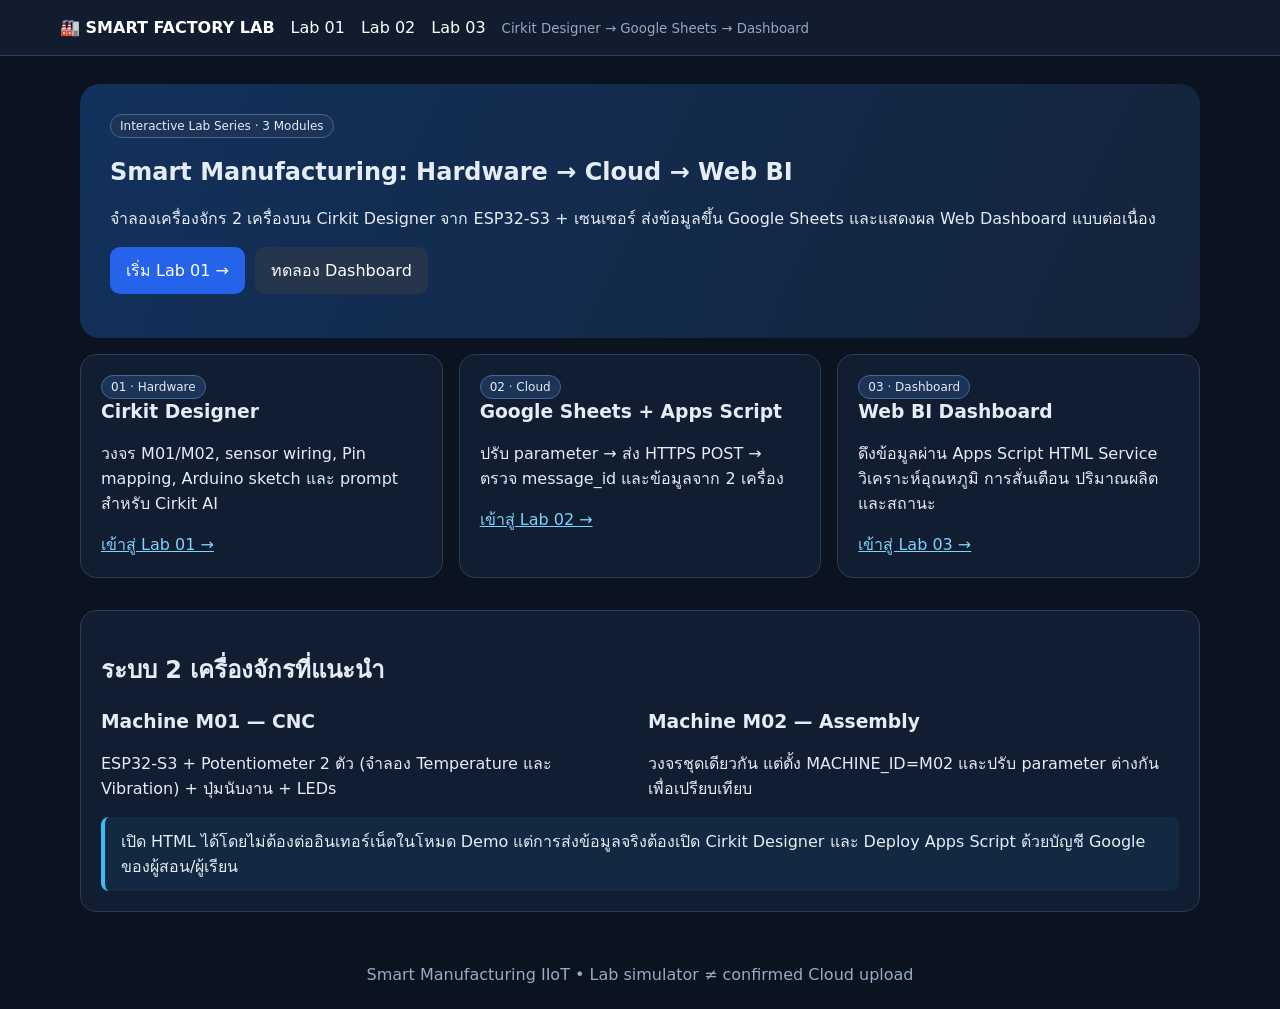
==== index.html @ 59b9a0ab "Merge Smart Factory Lab with GitHub" ====
<!doctype html><html lang="th"><head><meta charset="utf-8"><meta name="viewport" content="width=device-width,initial-scale=1"><title>Smart Factory · Portal</title><link rel="stylesheet" href="assets/style.css"></head><body><header><a href="index.html"><b>🏭 SMART FACTORY LAB</b></a><a href="lab01.html">Lab 01</a><a href="lab02.html">Lab 02</a><a href="lab03.html">Lab 03</a><small>Cirkit Designer → Google Sheets → Dashboard</small></header><main class="wrap"><section class="hero"><span class="chip">Interactive Lab Series · 3 Modules</span><h1>Smart Manufacturing: Hardware → Cloud → Web BI</h1><p>จำลองเครื่องจักร 2 เครื่องบน Cirkit Designer จาก ESP32-S3 + เซนเซอร์ ส่งข้อมูลขึ้น Google Sheets และแสดงผล Web Dashboard แบบต่อเนื่อง</p><div class="actions"><a href="lab01.html"><button>เริ่ม Lab 01 →</button></a><a href="lab03.html"><button class="secondary">ทดลอง Dashboard</button></a></div></section><div class="grid"><section class="card"><span class="chip">01 · Hardware</span><h3>Cirkit Designer</h3><p>วงจร M01/M02, sensor wiring, Pin mapping, Arduino sketch และ prompt สำหรับ Cirkit AI</p><a href="lab01.html">เข้าสู่ Lab 01 →</a></section><section class="card"><span class="chip">02 · Cloud</span><h3>Google Sheets + Apps Script</h3><p>ปรับ parameter → ส่ง HTTPS POST → ตรวจ message_id และข้อมูลจาก 2 เครื่อง</p><a href="lab02.html">เข้าสู่ Lab 02 →</a></section><section class="card"><span class="chip">03 · Dashboard</span><h3>Web BI Dashboard</h3><p>ดึงข้อมูลผ่าน Apps Script HTML Service วิเคราะห์อุณหภูมิ การสั่นเตือน ปริมาณผลิต และสถานะ</p><a href="lab03.html">เข้าสู่ Lab 03 →</a></section></div><section class="panel"><h2>ระบบ 2 เครื่องจักรที่แนะนำ</h2><div class="grid"><div><h3>Machine M01 — CNC</h3><p>ESP32-S3 + Potentiometer 2 ตัว (จำลอง Temperature และ Vibration) + ปุ่มนับงาน + LEDs</p></div><div><h3>Machine M02 — Assembly</h3><p>วงจรชุดเดียวกัน แต่ตั้ง MACHINE_ID=M02 และปรับ parameter ต่างกันเพื่อเปรียบเทียบ</p></div></div><div class="notice">เปิด HTML ได้โดยไม่ต้องต่ออินเทอร์เน็ตในโหมด Demo แต่การส่งข้อมูลจริงต้องเปิด Cirkit Designer และ Deploy Apps Script ด้วยบัญชี Google ของผู้สอน/ผู้เรียน</div></section></main><footer>Smart Manufacturing IIoT • Lab simulator ≠ confirmed Cloud upload</footer><script src="assets/app.js"></script><script></script></body></html>
---- assets/style.css ----
:root{font-family:Inter,'Noto Sans Thai',system-ui,sans-serif;color:#e5ecf5;background:#0b1220}*{box-sizing:border-box}body{margin:0}a{color:#7dd3fc}button,input,textarea,select{font:inherit}button{cursor:pointer;border:0;border-radius:10px;background:#2563eb;color:white;padding:11px 16px}button.secondary{background:#24354c}button:hover{filter:brightness(1.16)}header{background:#111c2f;border-bottom:1px solid #2c415b;padding:18px max(20px,calc((100% - 1160px)/2))}header a{color:white;text-decoration:none;margin-right:16px}header small{color:#93a8c3}.wrap{max-width:1160px;margin:28px auto;padding:0 20px}.hero{background:linear-gradient(115deg,#12315c,#14233a);padding:30px;border-radius:20px}.muted{color:#9fb1c9}.grid{display:grid;grid-template-columns:repeat(auto-fit,minmax(265px,1fr));gap:16px}.card,.panel{background:#111d30;border:1px solid #2b3b53;border-radius:16px;padding:20px;margin:16px 0}.card h3,.panel h3{margin-top:2px}.chip{display:inline-block;border:1px solid #4a668d;background:#1b3457;padding:4px 9px;border-radius:99px;font-size:12px}.step{padding:13px 0;border-bottom:1px solid #27394e}.step:last-child{border:0}code,pre{background:#08111f;color:#d9e9ff;border-radius:10px}pre{padding:16px;overflow:auto;max-height:520px;white-space:pre-wrap}input,select,textarea{background:#0c1728;border:1px solid #435876;border-radius:9px;color:white;padding:10px;width:100%}textarea{min-height:100px}label{display:block;margin:10px 0 4px;color:#c4d5ec}table{border-collapse:collapse;width:100%;font-size:14px}td,th{padding:10px;border-bottom:1px solid #30415a;text-align:left;vertical-align:top}.status{color:#74dfc2}.warn{color:#fbbf79}.actions{display:flex;gap:10px;flex-wrap:wrap;margin:14px 0}.cols{display:grid;grid-template-columns:repeat(2,minmax(0,1fr));gap:14px}.big{font-size:30px;font-weight:800}.bar{height:12px;background:#263b53;border-radius:8px;overflow:hidden}.bar>div{height:100%;background:#38bdf8}.svgWrap svg{width:100%;height:auto}.quiz label{display:flex;align-items:flex-start;gap:6px}.quiz input{width:auto;margin-top:5px}.notice{border-left:4px solid #38bdf8;padding:12px 16px;background:#122941;border-radius:8px}.result{margin-top:12px;line-height:1.75}footer{padding:25px;text-align:center;color:#97abc5}@media(max-width:700px){.cols{grid-template-columns:1fr}header{padding:14px}table{font-size:12px}}@media print{body{background:white;color:black}.actions,header,button{display:none!important}.panel{border:1px solid #999;background:white;color:black}input,textarea{color:black;background:white}}
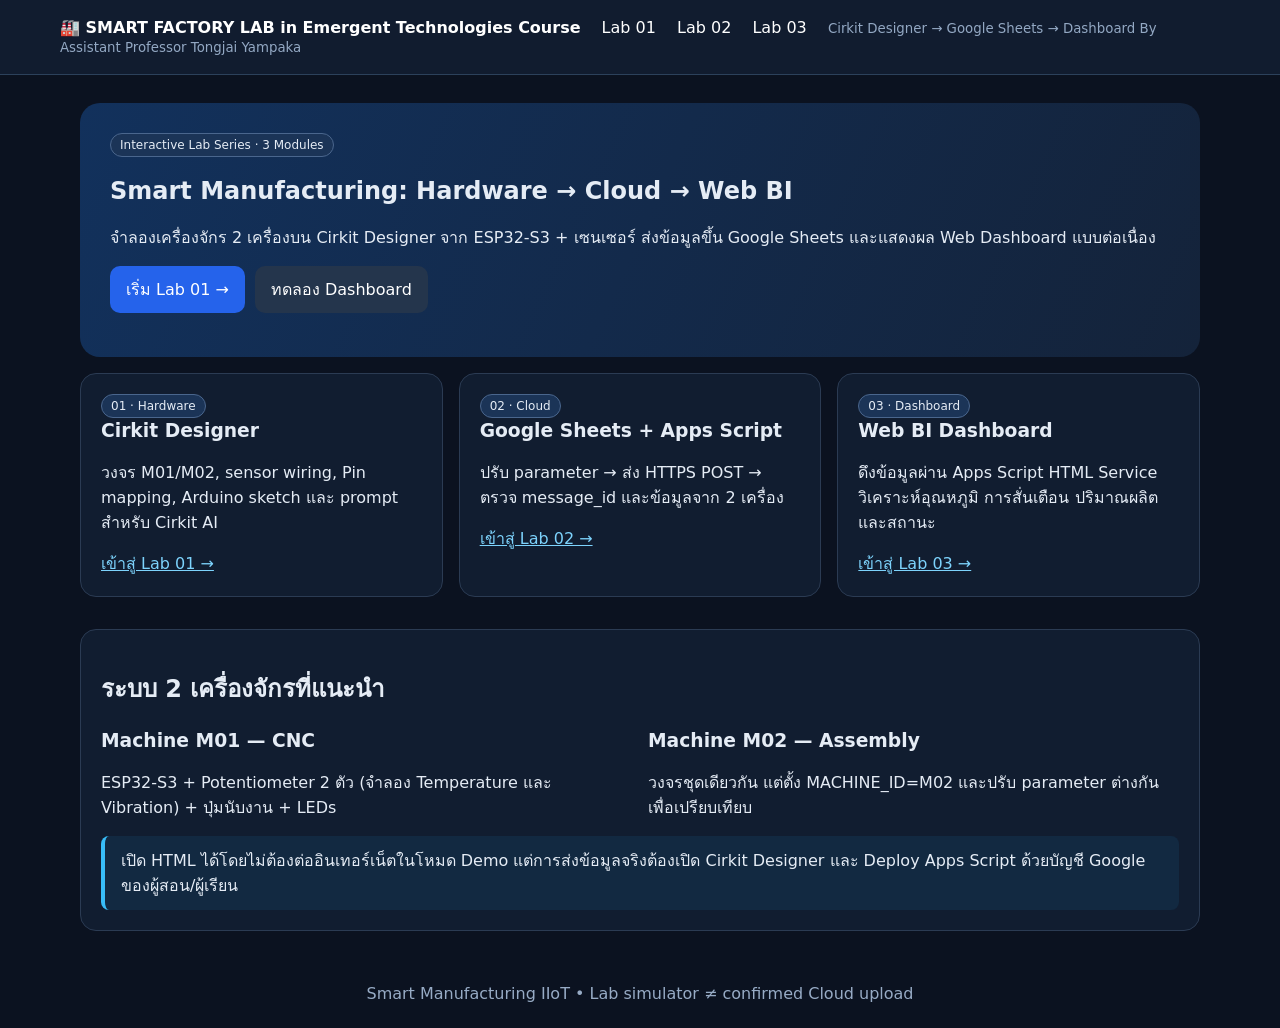
==== commit 7ec600aa: "Format index.html" ====
--- a/index.html
+++ b/index.html
@@ -1 +1,66 @@
-<!doctype html><html lang="th"><head><meta charset="utf-8"><meta name="viewport" content="width=device-width,initial-scale=1"><title>Smart Factory · Portal</title><link rel="stylesheet" href="assets/style.css"></head><body><header><a href="index.html"><b>🏭 SMART FACTORY LAB</b></a><a href="lab01.html">Lab 01</a><a href="lab02.html">Lab 02</a><a href="lab03.html">Lab 03</a><small>Cirkit Designer → Google Sheets → Dashboard</small></header><main class="wrap"><section class="hero"><span class="chip">Interactive Lab Series · 3 Modules</span><h1>Smart Manufacturing: Hardware → Cloud → Web BI</h1><p>จำลองเครื่องจักร 2 เครื่องบน Cirkit Designer จาก ESP32-S3 + เซนเซอร์ ส่งข้อมูลขึ้น Google Sheets และแสดงผล Web Dashboard แบบต่อเนื่อง</p><div class="actions"><a href="lab01.html"><button>เริ่ม Lab 01 →</button></a><a href="lab03.html"><button class="secondary">ทดลอง Dashboard</button></a></div></section><div class="grid"><section class="card"><span class="chip">01 · Hardware</span><h3>Cirkit Designer</h3><p>วงจร M01/M02, sensor wiring, Pin mapping, Arduino sketch และ prompt สำหรับ Cirkit AI</p><a href="lab01.html">เข้าสู่ Lab 01 →</a></section><section class="card"><span class="chip">02 · Cloud</span><h3>Google Sheets + Apps Script</h3><p>ปรับ parameter → ส่ง HTTPS POST → ตรวจ message_id และข้อมูลจาก 2 เครื่อง</p><a href="lab02.html">เข้าสู่ Lab 02 →</a></section><section class="card"><span class="chip">03 · Dashboard</span><h3>Web BI Dashboard</h3><p>ดึงข้อมูลผ่าน Apps Script HTML Service วิเคราะห์อุณหภูมิ การสั่นเตือน ปริมาณผลิต และสถานะ</p><a href="lab03.html">เข้าสู่ Lab 03 →</a></section></div><section class="panel"><h2>ระบบ 2 เครื่องจักรที่แนะนำ</h2><div class="grid"><div><h3>Machine M01 — CNC</h3><p>ESP32-S3 + Potentiometer 2 ตัว (จำลอง Temperature และ Vibration) + ปุ่มนับงาน + LEDs</p></div><div><h3>Machine M02 — Assembly</h3><p>วงจรชุดเดียวกัน แต่ตั้ง MACHINE_ID=M02 และปรับ parameter ต่างกันเพื่อเปรียบเทียบ</p></div></div><div class="notice">เปิด HTML ได้โดยไม่ต้องต่ออินเทอร์เน็ตในโหมด Demo แต่การส่งข้อมูลจริงต้องเปิด Cirkit Designer และ Deploy Apps Script ด้วยบัญชี Google ของผู้สอน/ผู้เรียน</div></section></main><footer>Smart Manufacturing IIoT • Lab simulator ≠ confirmed Cloud upload</footer><script src="assets/app.js"></script><script></script></body></html>+<!doctype html>
+<html lang="th">
+<head>
+  <meta charset="utf-8">
+  <meta name="viewport" content="width=device-width,initial-scale=1">
+  <title>Smart Factory · Portal</title>
+  <link rel="stylesheet" href="assets/style.css">
+</head>
+<body>
+  <header>
+    <a href="index.html"><b>🏭 SMART FACTORY LAB in Emergent Technologies Course</b></a>
+    <a href="lab01.html">Lab 01</a>
+    <a href="lab02.html">Lab 02</a>
+    <a href="lab03.html">Lab 03</a>
+    <small>Cirkit Designer → Google Sheets → Dashboard By Assistant Professor Tongjai Yampaka</small>
+  </header>
+  <main class="wrap">
+    <section class="hero">
+      <span class="chip">Interactive Lab Series · 3 Modules</span>
+      <h1>Smart Manufacturing: Hardware → Cloud → Web BI</h1>
+      <p>จำลองเครื่องจักร 2 เครื่องบน Cirkit Designer จาก ESP32-S3 + เซนเซอร์ ส่งข้อมูลขึ้น Google Sheets และแสดงผล Web Dashboard แบบต่อเนื่อง</p>
+      <div class="actions">
+        <a href="lab01.html"><button>เริ่ม Lab 01 →</button></a>
+        <a href="lab03.html"><button class="secondary">ทดลอง Dashboard</button></a>
+      </div>
+    </section>
+    <div class="grid">
+      <section class="card">
+        <span class="chip">01 · Hardware</span>
+        <h3>Cirkit Designer</h3>
+        <p>วงจร M01/M02, sensor wiring, Pin mapping, Arduino sketch และ prompt สำหรับ Cirkit AI</p>
+        <a href="lab01.html">เข้าสู่ Lab 01 →</a>
+      </section>
+      <section class="card">
+        <span class="chip">02 · Cloud</span>
+        <h3>Google Sheets + Apps Script</h3>
+        <p>ปรับ parameter → ส่ง HTTPS POST → ตรวจ message_id และข้อมูลจาก 2 เครื่อง</p>
+        <a href="lab02.html">เข้าสู่ Lab 02 →</a>
+      </section>
+      <section class="card">
+        <span class="chip">03 · Dashboard</span>
+        <h3>Web BI Dashboard</h3>
+        <p>ดึงข้อมูลผ่าน Apps Script HTML Service วิเคราะห์อุณหภูมิ การสั่นเตือน ปริมาณผลิต และสถานะ</p>
+        <a href="lab03.html">เข้าสู่ Lab 03 →</a>
+      </section>
+    </div>
+    <section class="panel">
+      <h2>ระบบ 2 เครื่องจักรที่แนะนำ</h2>
+      <div class="grid">
+        <div>
+          <h3>Machine M01 — CNC</h3>
+          <p>ESP32-S3 + Potentiometer 2 ตัว (จำลอง Temperature และ Vibration) + ปุ่มนับงาน + LEDs</p>
+        </div>
+        <div>
+          <h3>Machine M02 — Assembly</h3>
+          <p>วงจรชุดเดียวกัน แต่ตั้ง MACHINE_ID=M02 และปรับ parameter ต่างกันเพื่อเปรียบเทียบ</p>
+        </div>
+      </div>
+      <div class="notice">เปิด HTML ได้โดยไม่ต้องต่ออินเทอร์เน็ตในโหมด Demo แต่การส่งข้อมูลจริงต้องเปิด Cirkit Designer และ Deploy Apps Script ด้วยบัญชี Google ของผู้สอน/ผู้เรียน</div>
+    </section>
+  </main>
+  <footer>Smart Manufacturing IIoT • Lab simulator ≠ confirmed Cloud upload</footer>
+  <script src="assets/app.js"></script>
+  <script></script>
+</body>
+</html>
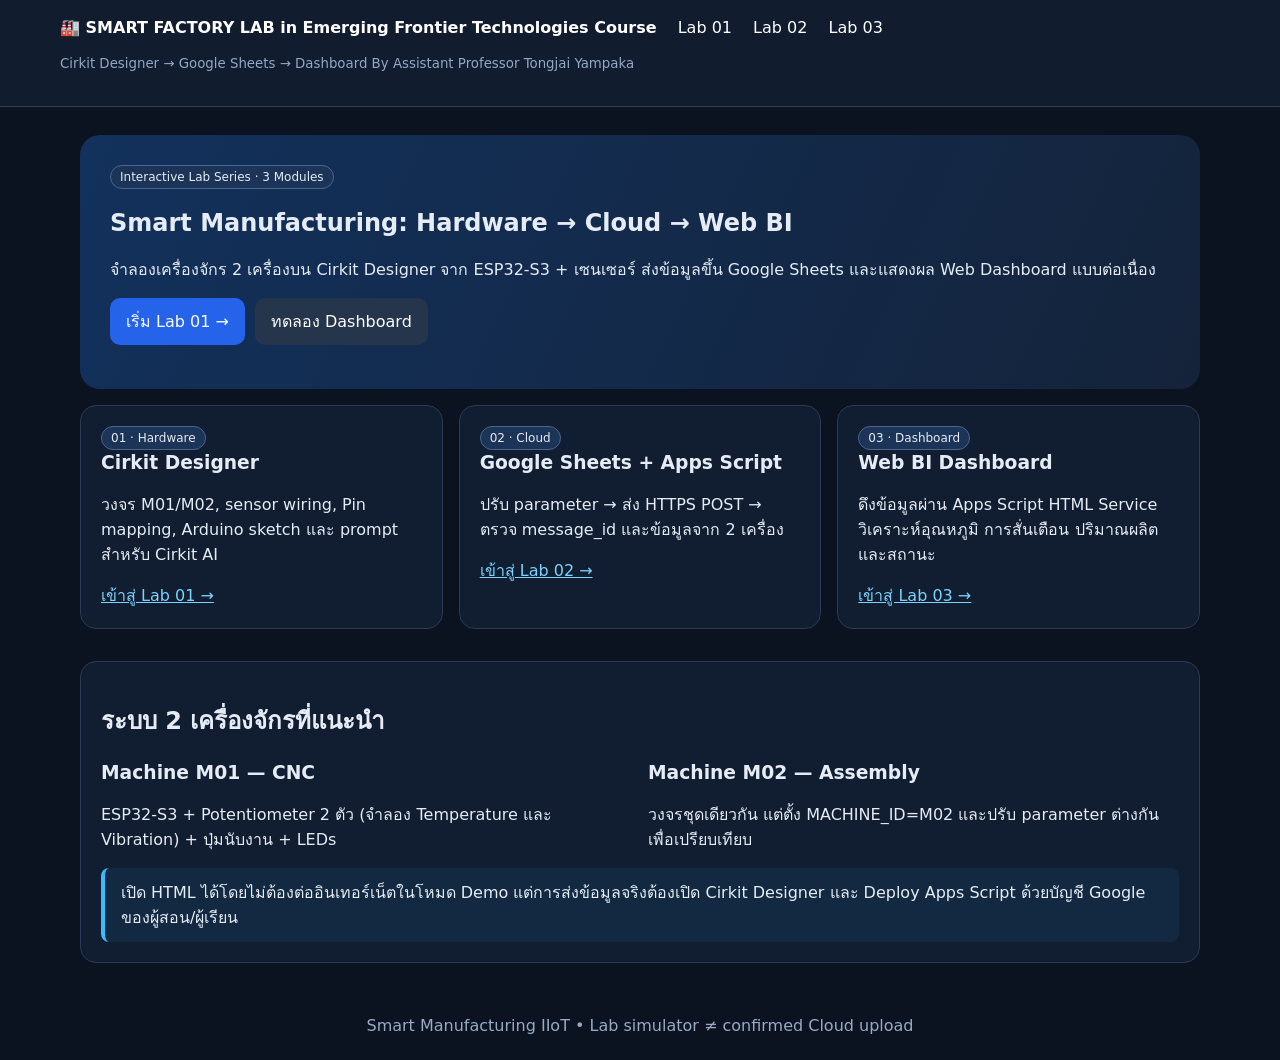
==== commit 0da26d77: "Update index.html" ====
--- a/index.html
+++ b/index.html
@@ -8,11 +8,11 @@
 </head>
 <body>
   <header>
-    <a href="index.html"><b>🏭 SMART FACTORY LAB in Emergent Technologies Course</b></a>
+    <a href="index.html"><b>🏭 SMART FACTORY LAB in Emerging Frontier Technologies Course</b></a>
     <a href="lab01.html">Lab 01</a>
     <a href="lab02.html">Lab 02</a>
     <a href="lab03.html">Lab 03</a>
-    <small>Cirkit Designer → Google Sheets → Dashboard By Assistant Professor Tongjai Yampaka</small>
+    <p><small>Cirkit Designer → Google Sheets → Dashboard By Assistant Professor Tongjai Yampaka</small></p>
   </header>
   <main class="wrap">
     <section class="hero">
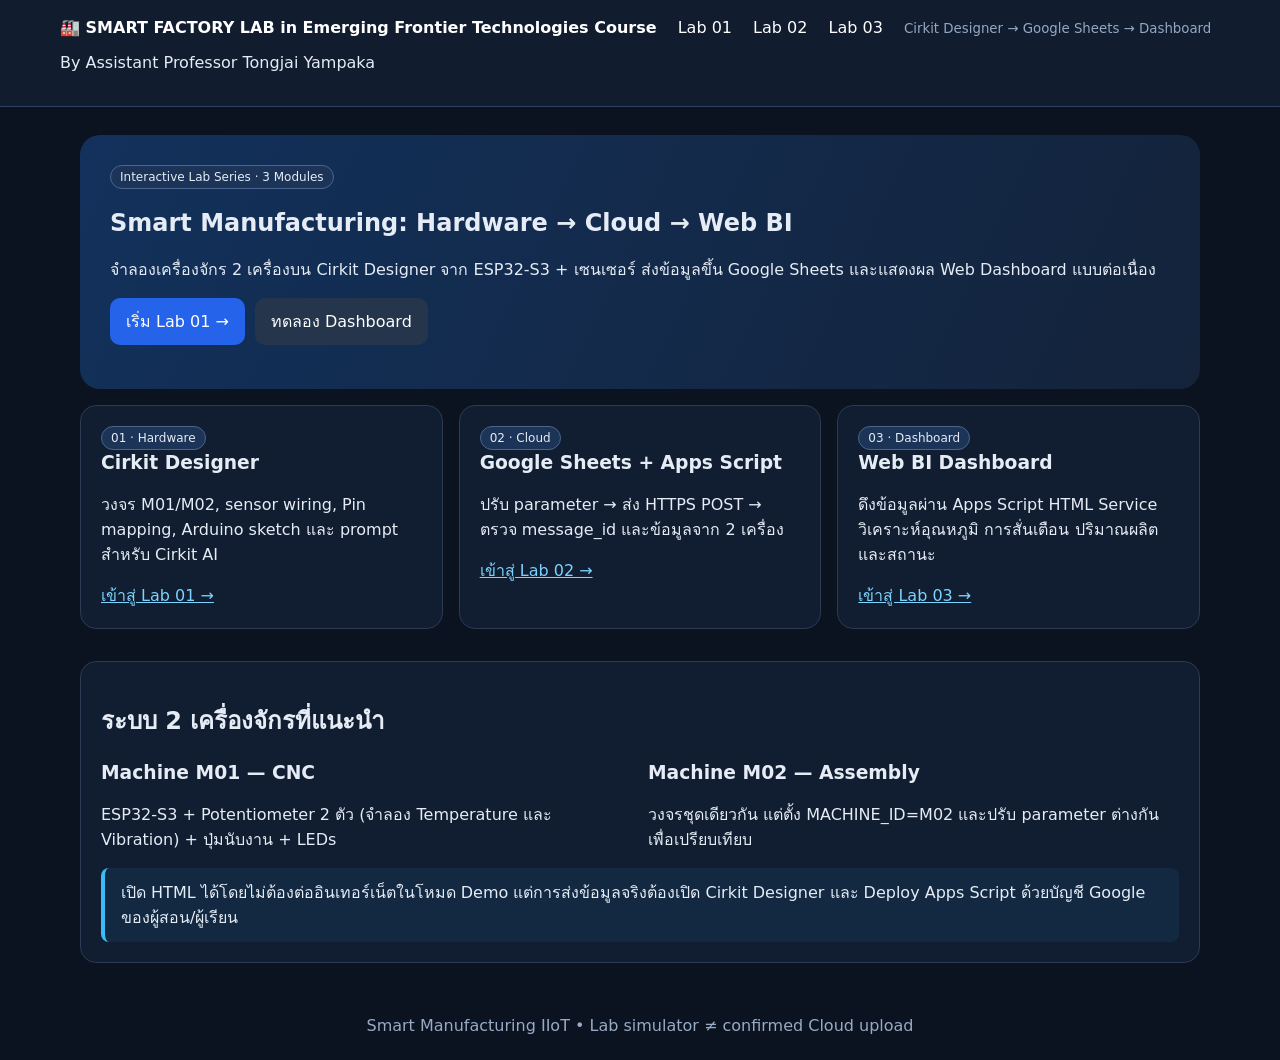
==== commit 2f425d5f: "Update index.html" ====
--- a/index.html
+++ b/index.html
@@ -12,7 +12,8 @@
     <a href="lab01.html">Lab 01</a>
     <a href="lab02.html">Lab 02</a>
     <a href="lab03.html">Lab 03</a>
-    <p><small>Cirkit Designer → Google Sheets → Dashboard By Assistant Professor Tongjai Yampaka</small></p>
+    <small>Cirkit Designer → Google Sheets → Dashboard </small>
+    <p>By Assistant Professor Tongjai Yampaka</p>
   </header>
   <main class="wrap">
     <section class="hero">
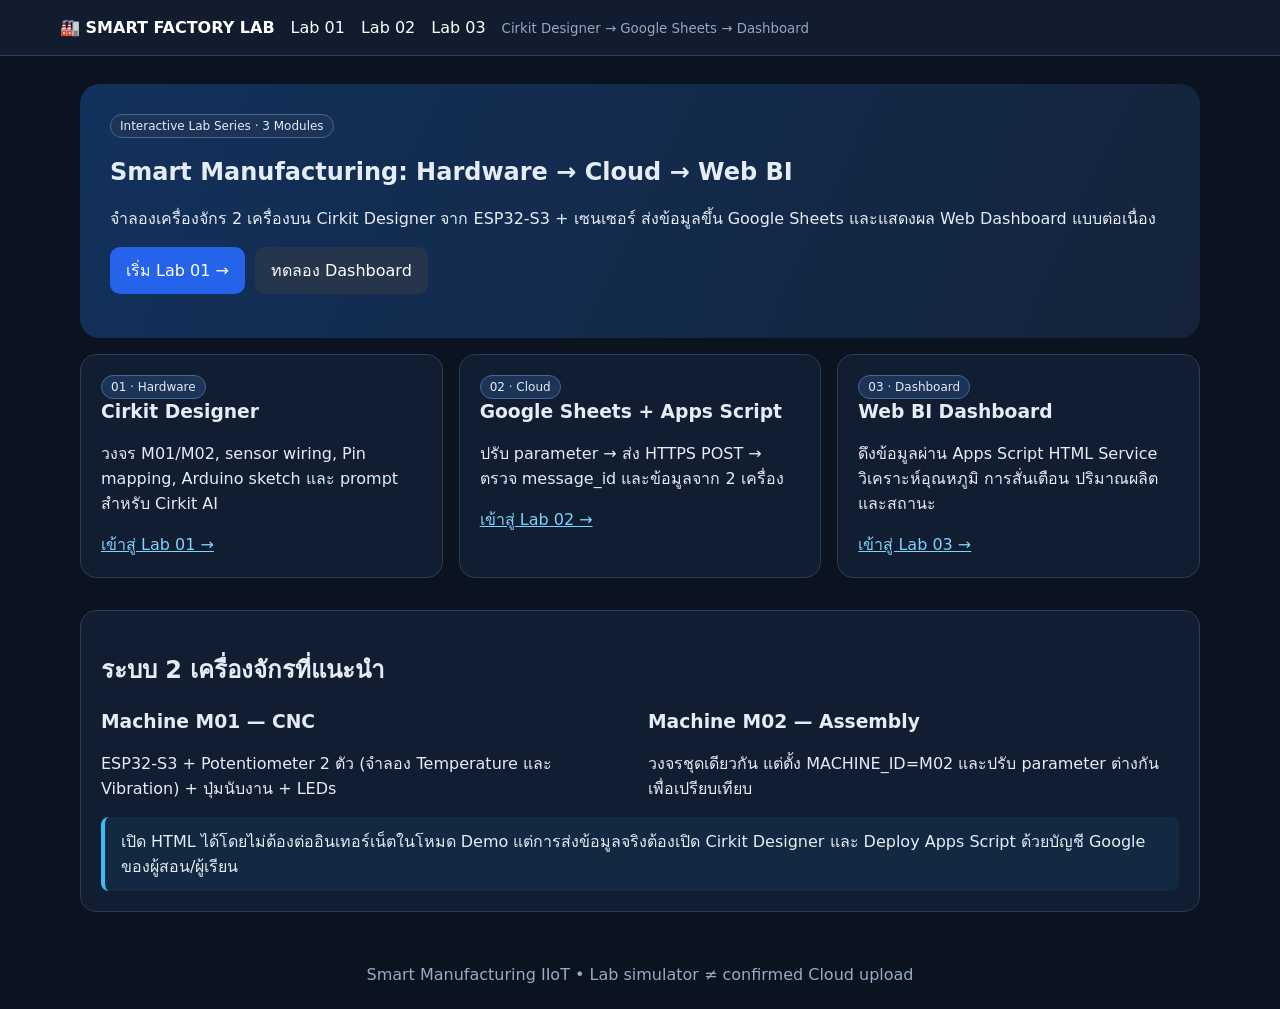
==== commit 6d04fbbb: "Update index.html" ====
--- a/index.html
+++ b/index.html
@@ -1,67 +1,17 @@
-<!doctype html>
-<html lang="th">
-<head>
-  <meta charset="utf-8">
-  <meta name="viewport" content="width=device-width,initial-scale=1">
-  <title>Smart Factory · Portal</title>
-  <link rel="stylesheet" href="assets/style.css">
-</head>
-<body>
-  <header>
-    <a href="index.html"><b>🏭 SMART FACTORY LAB in Emerging Frontier Technologies Course</b></a>
-    <a href="lab01.html">Lab 01</a>
-    <a href="lab02.html">Lab 02</a>
-    <a href="lab03.html">Lab 03</a>
-    <small>Cirkit Designer → Google Sheets → Dashboard </small>
-    <p>By Assistant Professor Tongjai Yampaka</p>
-  </header>
-  <main class="wrap">
-    <section class="hero">
-      <span class="chip">Interactive Lab Series · 3 Modules</span>
-      <h1>Smart Manufacturing: Hardware → Cloud → Web BI</h1>
-      <p>จำลองเครื่องจักร 2 เครื่องบน Cirkit Designer จาก ESP32-S3 + เซนเซอร์ ส่งข้อมูลขึ้น Google Sheets และแสดงผล Web Dashboard แบบต่อเนื่อง</p>
-      <div class="actions">
-        <a href="lab01.html"><button>เริ่ม Lab 01 →</button></a>
-        <a href="lab03.html"><button class="secondary">ทดลอง Dashboard</button></a>
-      </div>
-    </section>
-    <div class="grid">
-      <section class="card">
-        <span class="chip">01 · Hardware</span>
-        <h3>Cirkit Designer</h3>
-        <p>วงจร M01/M02, sensor wiring, Pin mapping, Arduino sketch และ prompt สำหรับ Cirkit AI</p>
-        <a href="lab01.html">เข้าสู่ Lab 01 →</a>
-      </section>
-      <section class="card">
-        <span class="chip">02 · Cloud</span>
-        <h3>Google Sheets + Apps Script</h3>
-        <p>ปรับ parameter → ส่ง HTTPS POST → ตรวจ message_id และข้อมูลจาก 2 เครื่อง</p>
-        <a href="lab02.html">เข้าสู่ Lab 02 →</a>
-      </section>
-      <section class="card">
-        <span class="chip">03 · Dashboard</span>
-        <h3>Web BI Dashboard</h3>
-        <p>ดึงข้อมูลผ่าน Apps Script HTML Service วิเคราะห์อุณหภูมิ การสั่นเตือน ปริมาณผลิต และสถานะ</p>
-        <a href="lab03.html">เข้าสู่ Lab 03 →</a>
-      </section>
-    </div>
-    <section class="panel">
-      <h2>ระบบ 2 เครื่องจักรที่แนะนำ</h2>
-      <div class="grid">
-        <div>
-          <h3>Machine M01 — CNC</h3>
-          <p>ESP32-S3 + Potentiometer 2 ตัว (จำลอง Temperature และ Vibration) + ปุ่มนับงาน + LEDs</p>
-        </div>
-        <div>
-          <h3>Machine M02 — Assembly</h3>
-          <p>วงจรชุดเดียวกัน แต่ตั้ง MACHINE_ID=M02 และปรับ parameter ต่างกันเพื่อเปรียบเทียบ</p>
-        </div>
-      </div>
-      <div class="notice">เปิด HTML ได้โดยไม่ต้องต่ออินเทอร์เน็ตในโหมด Demo แต่การส่งข้อมูลจริงต้องเปิด Cirkit Designer และ Deploy Apps Script ด้วยบัญชี Google ของผู้สอน/ผู้เรียน</div>
-    </section>
-  </main>
-  <footer>Smart Manufacturing IIoT • Lab simulator ≠ confirmed Cloud upload</footer>
-  <script src="assets/app.js"></script>
-  <script></script>
-</body>
-</html>
+<!doctype html><html lang="th"><head><meta charset="utf-8"><meta name="viewport" content="width=device-width,initial-scale=1"><title>Smart Factory · Portal</title><meta name="description" content="Interactive Smart Manufacturing IoT Labs: Hardware Design with Cirkit Designer, Google Sheets Cloud Integration และ Web BI Dashboard สำหรับเครื่องจักร M01/M02">
+<meta property="og:type" content="website">
+<meta property="og:locale" content="th_TH">
+<meta property="og:site_name" content="Smart Manufacturing IoT Labs">
+<meta property="og:title" content="Smart Manufacturing IoT Labs | Hardware · Cloud · BI">
+<meta property="og:description" content="3 Interactive Labs: ออกแบบวงจร ESP32-S3 ด้วย Cirkit Designer ส่งข้อมูลเครื่องจักร 2 เครื่องขึ้น Google Sheets และสร้าง Web BI Dashboard">
+<meta property="og:url" content="https://tongjai-yampaka.github.io/smart-factory-iot/">
+<meta property="og:image" content="https://tongjai-yampaka.github.io/smart-factory-iot/cover.jpg">
+<meta property="og:image:secure_url" content="https://tongjai-yampaka.github.io/smart-factory-iot/cover.jpg">
+<meta property="og:image:type" content="image/jpeg">
+<meta property="og:image:width" content="1200">
+<meta property="og:image:height" content="630">
+<meta property="og:image:alt" content="ภาพหน้าปกหลักสูตร Smart Manufacturing IoT Labs แสดง ESP32-S3, Smart Factory และ BI Dashboard">
+<meta name="twitter:card" content="summary_large_image">
+<meta name="twitter:title" content="Smart Manufacturing IoT Labs">
+<meta name="twitter:image" content="https://tongjai-yampaka.github.io/smart-factory-iot/cover.jpg">
+<link rel="stylesheet" href="assets/style.css"></head><body><header><a href="index.html"><b>🏭 SMART FACTORY LAB</b></a><a href="lab01.html">Lab 01</a><a href="lab02.html">Lab 02</a><a href="lab03.html">Lab 03</a><small>Cirkit Designer → Google Sheets → Dashboard</small></header><main class="wrap"><section class="hero"><span class="chip">Interactive Lab Series · 3 Modules</span><h1>Smart Manufacturing: Hardware → Cloud → Web BI</h1><p>จำลองเครื่องจักร 2 เครื่องบน Cirkit Designer จาก ESP32-S3 + เซนเซอร์ ส่งข้อมูลขึ้น Google Sheets และแสดงผล Web Dashboard แบบต่อเนื่อง</p><div class="actions"><a href="lab01.html"><button>เริ่ม Lab 01 →</button></a><a href="lab03.html"><button class="secondary">ทดลอง Dashboard</button></a></div></section><div class="grid"><section class="card"><span class="chip">01 · Hardware</span><h3>Cirkit Designer</h3><p>วงจร M01/M02, sensor wiring, Pin mapping, Arduino sketch และ prompt สำหรับ Cirkit AI</p><a href="lab01.html">เข้าสู่ Lab 01 →</a></section><section class="card"><span class="chip">02 · Cloud</span><h3>Google Sheets + Apps Script</h3><p>ปรับ parameter → ส่ง HTTPS POST → ตรวจ message_id และข้อมูลจาก 2 เครื่อง</p><a href="lab02.html">เข้าสู่ Lab 02 →</a></section><section class="card"><span class="chip">03 · Dashboard</span><h3>Web BI Dashboard</h3><p>ดึงข้อมูลผ่าน Apps Script HTML Service วิเคราะห์อุณหภูมิ การสั่นเตือน ปริมาณผลิต และสถานะ</p><a href="lab03.html">เข้าสู่ Lab 03 →</a></section></div><section class="panel"><h2>ระบบ 2 เครื่องจักรที่แนะนำ</h2><div class="grid"><div><h3>Machine M01 — CNC</h3><p>ESP32-S3 + Potentiometer 2 ตัว (จำลอง Temperature และ Vibration) + ปุ่มนับงาน + LEDs</p></div><div><h3>Machine M02 — Assembly</h3><p>วงจรชุดเดียวกัน แต่ตั้ง MACHINE_ID=M02 และปรับ parameter ต่างกันเพื่อเปรียบเทียบ</p></div></div><div class="notice">เปิด HTML ได้โดยไม่ต้องต่ออินเทอร์เน็ตในโหมด Demo แต่การส่งข้อมูลจริงต้องเปิด Cirkit Designer และ Deploy Apps Script ด้วยบัญชี Google ของผู้สอน/ผู้เรียน</div></section></main><footer>Smart Manufacturing IIoT • Lab simulator ≠ confirmed Cloud upload</footer><script src="assets/app.js"></script><script></script></body></html>
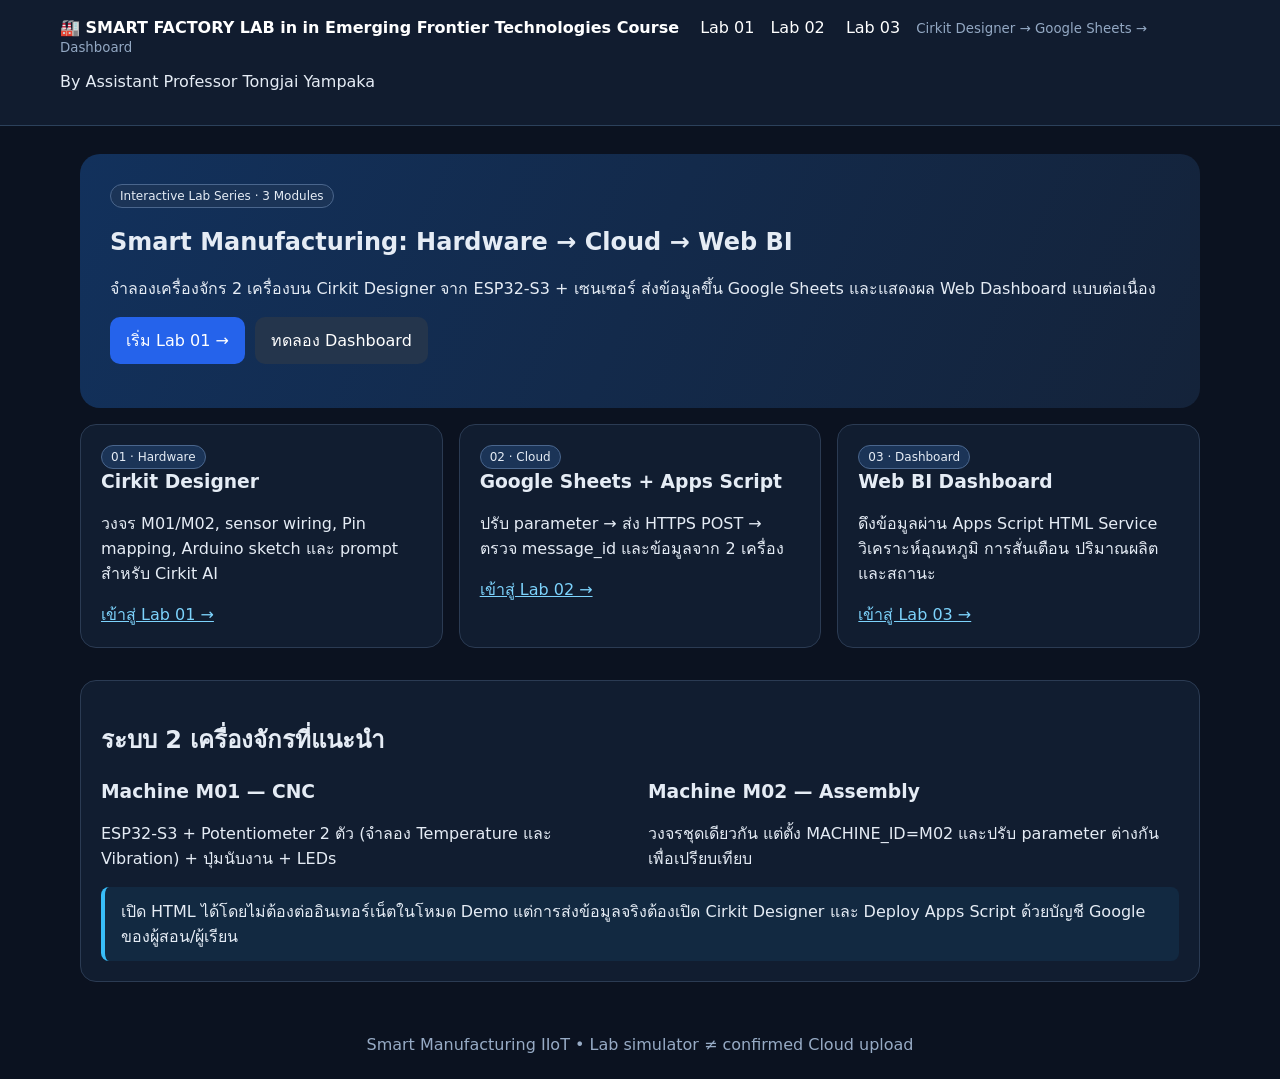
==== commit 7d7a001a: "Add Facebook cover and Open Graph tags" ====
--- a/index.html
+++ b/index.html
@@ -1,17 +1,131 @@
-<!doctype html><html lang="th"><head><meta charset="utf-8"><meta name="viewport" content="width=device-width,initial-scale=1"><title>Smart Factory · Portal</title><meta name="description" content="Interactive Smart Manufacturing IoT Labs: Hardware Design with Cirkit Designer, Google Sheets Cloud Integration และ Web BI Dashboard สำหรับเครื่องจักร M01/M02">
-<meta property="og:type" content="website">
-<meta property="og:locale" content="th_TH">
-<meta property="og:site_name" content="Smart Manufacturing IoT Labs">
-<meta property="og:title" content="Smart Manufacturing IoT Labs | Hardware · Cloud · BI">
-<meta property="og:description" content="3 Interactive Labs: ออกแบบวงจร ESP32-S3 ด้วย Cirkit Designer ส่งข้อมูลเครื่องจักร 2 เครื่องขึ้น Google Sheets และสร้าง Web BI Dashboard">
-<meta property="og:url" content="https://tongjai-yampaka.github.io/smart-factory-iot/">
-<meta property="og:image" content="https://tongjai-yampaka.github.io/smart-factory-iot/cover.jpg">
-<meta property="og:image:secure_url" content="https://tongjai-yampaka.github.io/smart-factory-iot/cover.jpg">
-<meta property="og:image:type" content="image/jpeg">
-<meta property="og:image:width" content="1200">
-<meta property="og:image:height" content="630">
-<meta property="og:image:alt" content="ภาพหน้าปกหลักสูตร Smart Manufacturing IoT Labs แสดง ESP32-S3, Smart Factory และ BI Dashboard">
-<meta name="twitter:card" content="summary_large_image">
-<meta name="twitter:title" content="Smart Manufacturing IoT Labs">
-<meta name="twitter:image" content="https://tongjai-yampaka.github.io/smart-factory-iot/cover.jpg">
-<link rel="stylesheet" href="assets/style.css"></head><body><header><a href="index.html"><b>🏭 SMART FACTORY LAB</b></a><a href="lab01.html">Lab 01</a><a href="lab02.html">Lab 02</a><a href="lab03.html">Lab 03</a><small>Cirkit Designer → Google Sheets → Dashboard</small></header><main class="wrap"><section class="hero"><span class="chip">Interactive Lab Series · 3 Modules</span><h1>Smart Manufacturing: Hardware → Cloud → Web BI</h1><p>จำลองเครื่องจักร 2 เครื่องบน Cirkit Designer จาก ESP32-S3 + เซนเซอร์ ส่งข้อมูลขึ้น Google Sheets และแสดงผล Web Dashboard แบบต่อเนื่อง</p><div class="actions"><a href="lab01.html"><button>เริ่ม Lab 01 →</button></a><a href="lab03.html"><button class="secondary">ทดลอง Dashboard</button></a></div></section><div class="grid"><section class="card"><span class="chip">01 · Hardware</span><h3>Cirkit Designer</h3><p>วงจร M01/M02, sensor wiring, Pin mapping, Arduino sketch และ prompt สำหรับ Cirkit AI</p><a href="lab01.html">เข้าสู่ Lab 01 →</a></section><section class="card"><span class="chip">02 · Cloud</span><h3>Google Sheets + Apps Script</h3><p>ปรับ parameter → ส่ง HTTPS POST → ตรวจ message_id และข้อมูลจาก 2 เครื่อง</p><a href="lab02.html">เข้าสู่ Lab 02 →</a></section><section class="card"><span class="chip">03 · Dashboard</span><h3>Web BI Dashboard</h3><p>ดึงข้อมูลผ่าน Apps Script HTML Service วิเคราะห์อุณหภูมิ การสั่นเตือน ปริมาณผลิต และสถานะ</p><a href="lab03.html">เข้าสู่ Lab 03 →</a></section></div><section class="panel"><h2>ระบบ 2 เครื่องจักรที่แนะนำ</h2><div class="grid"><div><h3>Machine M01 — CNC</h3><p>ESP32-S3 + Potentiometer 2 ตัว (จำลอง Temperature และ Vibration) + ปุ่มนับงาน + LEDs</p></div><div><h3>Machine M02 — Assembly</h3><p>วงจรชุดเดียวกัน แต่ตั้ง MACHINE_ID=M02 และปรับ parameter ต่างกันเพื่อเปรียบเทียบ</p></div></div><div class="notice">เปิด HTML ได้โดยไม่ต้องต่ออินเทอร์เน็ตในโหมด Demo แต่การส่งข้อมูลจริงต้องเปิด Cirkit Designer และ Deploy Apps Script ด้วยบัญชี Google ของผู้สอน/ผู้เรียน</div></section></main><footer>Smart Manufacturing IIoT • Lab simulator ≠ confirmed Cloud upload</footer><script src="assets/app.js"></script><script></script></body></html>+<!doctype html>
+<html lang="th">
+  <head>
+    <meta charset="utf-8" />
+    <meta name="viewport" content="width=device-width,initial-scale=1" />
+    <title>Smart Factory · Portal</title>
+    <meta
+      name="description"
+      content="Interactive Smart Manufacturing IoT Labs: Hardware Design with Cirkit Designer, Google Sheets Cloud Integration และ Web BI Dashboard สำหรับเครื่องจักร M01/M02"
+    />
+    <meta property="og:type" content="website" />
+    <meta property="og:locale" content="th_TH" />
+    <meta property="og:site_name" content="Smart Manufacturing IoT Labs" />
+    <meta
+      property="og:title"
+      content="Smart Manufacturing IoT Labs | Hardware · Cloud · BI"
+    />
+    <meta
+      property="og:description"
+      content="3 Interactive Labs: ออกแบบวงจร ESP32-S3 ด้วย Cirkit Designer ส่งข้อมูลเครื่องจักร 2 เครื่องขึ้น Google Sheets และสร้าง Web BI Dashboard"
+    />
+    <meta
+      property="og:url"
+      content="https://tongjai-yampaka.github.io/smart-factory-iot/"
+    />
+    <meta
+      property="og:image"
+      content="https://tongjai-yampaka.github.io/smart-factory-iot/cover.jpg"
+    />
+    <meta
+      property="og:image:secure_url"
+      content="https://tongjai-yampaka.github.io/smart-factory-iot/cover.jpg"
+    />
+    <meta property="og:image:type" content="image/jpeg" />
+    <meta property="og:image:width" content="1200" />
+    <meta property="og:image:height" content="630" />
+    <meta
+      property="og:image:alt"
+      content="ภาพหน้าปกหลักสูตร Smart Manufacturing IoT Labs แสดง ESP32-S3, Smart Factory และ BI Dashboard"
+    />
+    <meta name="twitter:card" content="summary_large_image" />
+    <meta name="twitter:title" content="Smart Manufacturing IoT Labs" />
+    <meta
+      name="twitter:image"
+      content="https://tongjai-yampaka.github.io/smart-factory-iot/cover.jpg"
+    />
+    <link rel="stylesheet" href="assets/style.css" />
+  </head>
+  <body>
+    <header>
+      <a href="index.html"><b>🏭 SMART FACTORY LAB in in Emerging Frontier Technologies Course</b></a>
+      <a href="lab01.html">Lab 01</a><a href="lab02.html">Lab 02</a>
+      <a href="lab03.html">Lab 03</a><small>Cirkit Designer → Google Sheets → Dashboard</small>
+      <p>By Assistant Professor Tongjai Yampaka</p>
+    </header>
+    <main class="wrap">
+      <section class="hero">
+        <span class="chip">Interactive Lab Series · 3 Modules</span>
+        <h1>Smart Manufacturing: Hardware → Cloud → Web BI</h1>
+        <p>
+          จำลองเครื่องจักร 2 เครื่องบน Cirkit Designer จาก ESP32-S3 + เซนเซอร์
+          ส่งข้อมูลขึ้น Google Sheets และแสดงผล Web Dashboard แบบต่อเนื่อง
+        </p>
+        <div class="actions">
+          <a href="lab01.html"><button>เริ่ม Lab 01 →</button></a
+          ><a href="lab03.html"
+            ><button class="secondary">ทดลอง Dashboard</button></a
+          >
+        </div>
+      </section>
+      <div class="grid">
+        <section class="card">
+          <span class="chip">01 · Hardware</span>
+          <h3>Cirkit Designer</h3>
+          <p>
+            วงจร M01/M02, sensor wiring, Pin mapping, Arduino sketch และ prompt
+            สำหรับ Cirkit AI
+          </p>
+          <a href="lab01.html">เข้าสู่ Lab 01 →</a>
+        </section>
+        <section class="card">
+          <span class="chip">02 · Cloud</span>
+          <h3>Google Sheets + Apps Script</h3>
+          <p>
+            ปรับ parameter → ส่ง HTTPS POST → ตรวจ message_id และข้อมูลจาก 2
+            เครื่อง
+          </p>
+          <a href="lab02.html">เข้าสู่ Lab 02 →</a>
+        </section>
+        <section class="card">
+          <span class="chip">03 · Dashboard</span>
+          <h3>Web BI Dashboard</h3>
+          <p>
+            ดึงข้อมูลผ่าน Apps Script HTML Service วิเคราะห์อุณหภูมิ
+            การสั่นเตือน ปริมาณผลิต และสถานะ
+          </p>
+          <a href="lab03.html">เข้าสู่ Lab 03 →</a>
+        </section>
+      </div>
+      <section class="panel">
+        <h2>ระบบ 2 เครื่องจักรที่แนะนำ</h2>
+        <div class="grid">
+          <div>
+            <h3>Machine M01 — CNC</h3>
+            <p>
+              ESP32-S3 + Potentiometer 2 ตัว (จำลอง Temperature และ Vibration) +
+              ปุ่มนับงาน + LEDs
+            </p>
+          </div>
+          <div>
+            <h3>Machine M02 — Assembly</h3>
+            <p>
+              วงจรชุดเดียวกัน แต่ตั้ง MACHINE_ID=M02 และปรับ parameter
+              ต่างกันเพื่อเปรียบเทียบ
+            </p>
+          </div>
+        </div>
+        <div class="notice">
+          เปิด HTML ได้โดยไม่ต้องต่ออินเทอร์เน็ตในโหมด Demo
+          แต่การส่งข้อมูลจริงต้องเปิด Cirkit Designer และ Deploy Apps Script
+          ด้วยบัญชี Google ของผู้สอน/ผู้เรียน
+        </div>
+      </section>
+    </main>
+    <footer>
+      Smart Manufacturing IIoT • Lab simulator ≠ confirmed Cloud upload
+    </footer>
+    <script src="assets/app.js"></script>
+    <script></script>
+  </body>
+</html>
